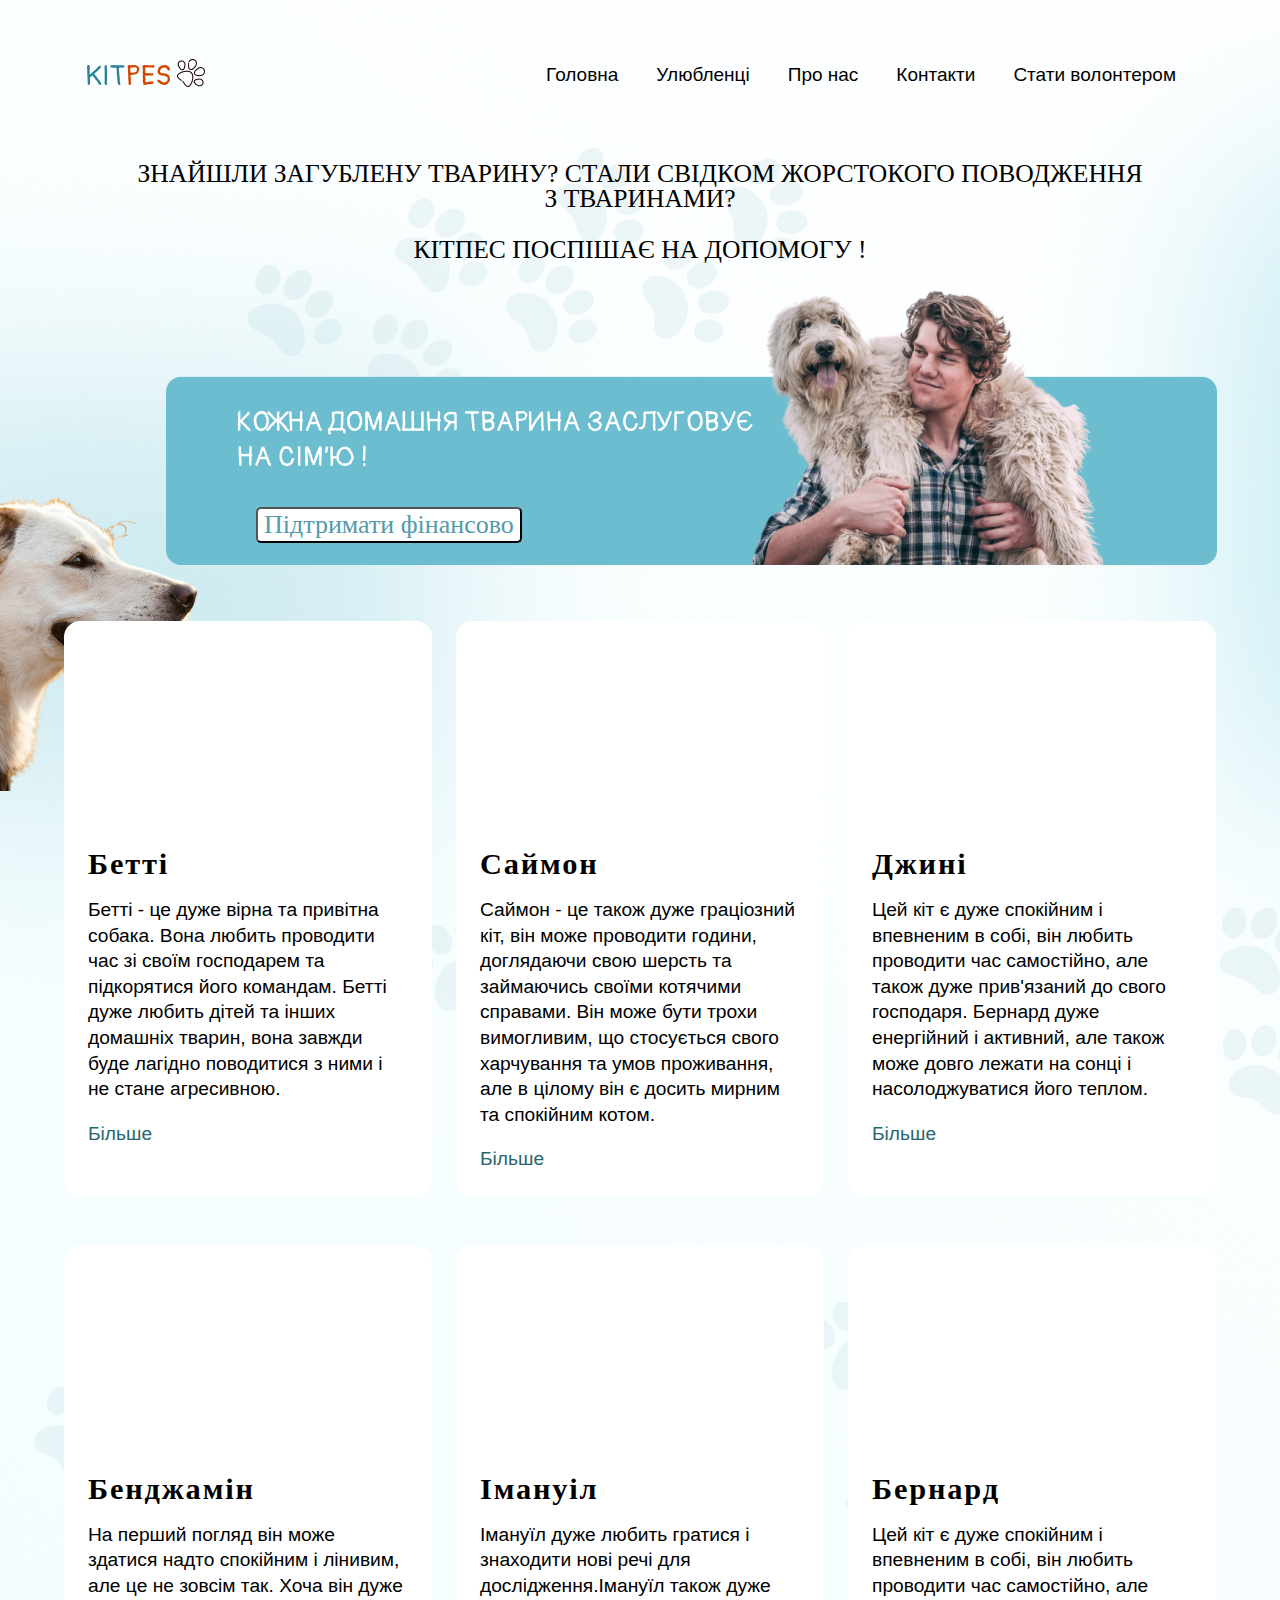
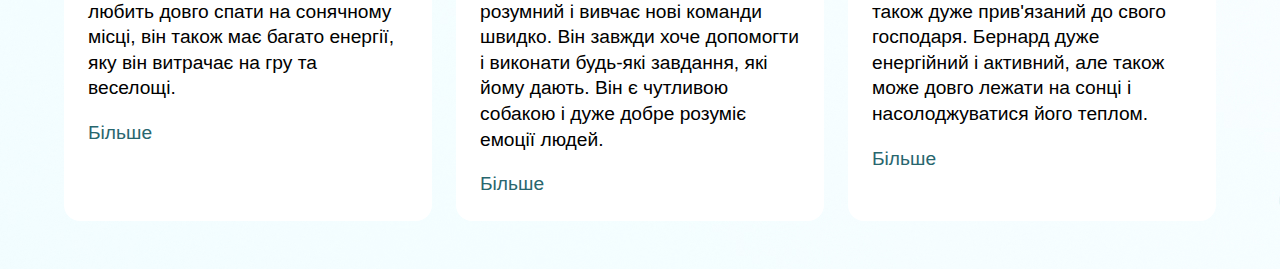
==== index.html @ 3f600d71 "Add files via upload" ====
<!DOCTYPE html>
<html lang="en">
  <head>
    <meta charset="UTF-8" />
    <meta http-equiv="X-UA-Compatible" content="IE=edge" />
    <meta name="viewport" content="width=device-width, initial-scale=1.0" />

    <!-- Web page CSS -->
    <link rel="stylesheet" href="assets/css/styles.css" />
    <link rel="stylesheet" type="text/css" href="style.css">
    <!-- Simple lightbox CSS -->
    <link rel="stylesheet" href="assets/css/simple-lightbox.min.css" />

    <!-- Favicons -->
    <link
      rel="apple-touch-icon"
      sizes="180x180"
      href="assets/icons/apple-touch-icon.png"
    />
    <link
      rel="icon"
      type="image/png"
      sizes="32x32"
      href="assets/icons/favicon-32x32.png"
    />
    <link
      rel="icon"
      type="image/png"
      sizes="16x16"
      href="assets/icons/favicon-16x16.png"
    />

    <title>Кітпес</title>
 
  </head>

  <body>

<header>
    <div class="container">
        <a href="#" id="logo" target="_blank"> <img src="assets/Logo.png"></img></a>
        <label for="toggle-1" class="toggle-menu"><i class="toggle-icon"></i></label>
        <input type="checkbox" id="toggle-1">
        <nav>
            <ul>
                <li><a href="#logo">Головна</a></li>
                <li><a href="#about">Улюбленці</a></li>
                <li><a href="#portfolio">Про нас</a></li>
                <li><a href="#services">Контакти</a></li>
                <li><a href="#gallery">Стати волонтером</a></li>
            </ul>
        </nav>
    </div>
</header>

<div class="text-center">
  <p>ЗНАЙШЛИ ЗАГУБЛЕНУ ТВАРИНУ? СТАЛИ СВІДКОМ  ЖОРСТОКОГО ПОВОДЖЕННЯ З ТВАРИНАМИ?</p>
  <p>КІТПЕС ПОСПІШАЄ НА ДОПОМОГУ !</p>

</div>

<div class="img-holder">
<img src="assets/Group 1.png" alt="Donate">
<button class="link">Підтримати фінансово</button>
</div>

<img class="donate-mobile" src="assets/Group 38.png" alt="Donate-mobile">

  <section class="articles">
  <article>
    <div class="article-wrapper">
      <figure>
        <img src="https://images.unsplash.com/photo-1544568100-847a948585b9?ixlib=rb-4.0.3&ixid=MnwxMjA3fDB8MHxwaG90by1wYWdlfHx8fGVufDB8fHx8&auto=format&fit=crop&w=1074&q=80" alt="" />
      </figure>
      <div class="article-body">
        <h2>Бетті</h2>
        <p>
          Бетті - це дуже вірна та привітна собака. Вона любить проводити час зі своїм господарем та підкорятися його командам. Бетті дуже любить дітей та інших домашніх тварин, вона завжди буде лагідно поводитися з ними і не стане агресивною.
        </p>
        <a href="#" class="read-more">
          Більше <span class="sr-only">about this is some title</span>
          <svg xmlns="http://www.w3.org/2000/svg" class="icon" viewBox="0 0 20 20" fill="currentColor">
            <path fill-rule="evenodd" d="M12.293 5.293a1 1 0 011.414 0l4 4a1 1 0 010 1.414l-4 4a1 1 0 01-1.414-1.414L14.586 11H3a1 1 0 110-2h11.586l-2.293-2.293a1 1 0 010-1.414z" clip-rule="evenodd" />
          </svg>
        </a>
      </div>
    </div>
  </article>
  <article>

    <div class="article-wrapper">
      <figure>
        <img src="https://images.unsplash.com/photo-1541781774459-bb2af2f05b55?ixlib=rb-4.0.3&ixid=MnwxMjA3fDB8MHxwaG90by1wYWdlfHx8fGVufDB8fHx8&auto=format&fit=crop&w=1160&q=80" alt="" />
      </figure>
      <div class="article-body">
        <h2>Саймон</h2>
        <p>
          Саймон - це також дуже граціозний кіт, він може проводити години, доглядаючи свою шерсть та займаючись своїми котячими справами. Він може бути трохи вимогливим, що стосується свого харчування та умов проживання, але в цілому він є досить мирним та спокійним котом.
        </p>
        <a href="#" class="read-more">
          Більше <span class="sr-only">about this is some title</span>
          <svg xmlns="http://www.w3.org/2000/svg" class="icon" viewBox="0 0 20 20" fill="currentColor">
            <path fill-rule="evenodd" d="M12.293 5.293a1 1 0 011.414 0l4 4a1 1 0 010 1.414l-4 4a1 1 0 01-1.414-1.414L14.586 11H3a1 1 0 110-2h11.586l-2.293-2.293a1 1 0 010-1.414z" clip-rule="evenodd" />
          </svg>
        </a>
      </div>
    </div>
  </article>
  <article>

    <div class="article-wrapper">
      <figure>
        <img src="https://images.unsplash.com/photo-1543852786-1cf6624b9987?ixlib=rb-4.0.3&ixid=MnwxMjA3fDB8MHxzZWFyY2h8MzN8fHBldHxlbnwwfHwwfHw%3D&auto=format&fit=crop&w=500&q=60" alt="" />
      </figure>
      <div class="article-body">
        <h2>Джині</h2>
        <p>
          Цей кіт є дуже спокійним і впевненим в собі, він любить проводити час самостійно, але також дуже прив'язаний до свого господаря. Бернард дуже енергійний і активний, але також може довго лежати на сонці і насолоджуватися його теплом.
        </p>
        <a href="#" class="read-more">
          Більше <span class="sr-only">about this is some title</span>
          <svg xmlns="http://www.w3.org/2000/svg" class="icon" viewBox="0 0 20 20" fill="currentColor">
            <path fill-rule="evenodd" d="M12.293 5.293a1 1 0 011.414 0l4 4a1 1 0 010 1.414l-4 4a1 1 0 01-1.414-1.414L14.586 11H3a1 1 0 110-2h11.586l-2.293-2.293a1 1 0 010-1.414z" clip-rule="evenodd" />
          </svg>
        </a>
      </div>
    </div>
  </article>
</section>

 <section class="articles">
  <article>
    <div class="article-wrapper">
      <figure>
        <img src="https://images.unsplash.com/photo-1514888286974-6c03e2ca1dba?ixlib=rb-4.0.3&ixid=MnwxMjA3fDB8MHxwaG90by1wYWdlfHx8fGVufDB8fHx8&auto=format&fit=crop&w=1143&q=80" alt="" />
      </figure>
      <div class="article-body">
        <h2>Бенджамін</h2>
        <p>
          На перший погляд він може здатися надто спокійним і лінивим, але це не зовсім так. Хоча він дуже любить довго спати на сонячному місці, він також має багато енергії, яку він витрачає на гру та веселощі.
        </p>
        <a href="#" class="read-more">
          Більше <span class="sr-only">about this is some title</span>
          <svg xmlns="http://www.w3.org/2000/svg" class="icon" viewBox="0 0 20 20" fill="currentColor">
            <path fill-rule="evenodd" d="M12.293 5.293a1 1 0 011.414 0l4 4a1 1 0 010 1.414l-4 4a1 1 0 01-1.414-1.414L14.586 11H3a1 1 0 110-2h11.586l-2.293-2.293a1 1 0 010-1.414z" clip-rule="evenodd" />
          </svg>
        </a>
      </div>
    </div>
  </article>
  <article>

    <div class="article-wrapper">
      <figure>
        <img src="https://images.unsplash.com/photo-1587300003388-59208cc962cb?ixlib=rb-4.0.3&ixid=MnwxMjA3fDB8MHxzZWFyY2h8Nnx8ZG9nfGVufDB8fDB8fA%3D%3D&auto=format&fit=crop&w=500&q=60" alt="" />
      </figure>
      <div class="article-body">
        <h2>Імануіл</h2>
        <p>
          Імануїл дуже любить гратися і знаходити нові речі для дослідження.Імануїл також дуже розумний і вивчає нові команди швидко. Він завжди хоче допомогти і виконати будь-які завдання, які йому дають. Він є чутливою собакою і дуже добре розуміє емоції людей.
        </p>
        <a href="#" class="read-more">
          Більше <span class="sr-only">about this is some title</span>
          <svg xmlns="http://www.w3.org/2000/svg" class="icon" viewBox="0 0 20 20" fill="currentColor">
            <path fill-rule="evenodd" d="M12.293 5.293a1 1 0 011.414 0l4 4a1 1 0 010 1.414l-4 4a1 1 0 01-1.414-1.414L14.586 11H3a1 1 0 110-2h11.586l-2.293-2.293a1 1 0 010-1.414z" clip-rule="evenodd" />
          </svg>
        </a>
      </div>
    </div>
  </article>
  <article>

    <div class="article-wrapper">
      <figure>
        <img src="https://images.unsplash.com/photo-1519052537078-e6302a4968d4?ixlib=rb-4.0.3&ixid=MnwxMjA3fDB8MHxzZWFyY2h8MTR8fGNhdHxlbnwwfHwwfHw%3D&auto=format&fit=crop&w=500&q=60" alt="" />
      </figure>
      <div class="article-body">
        <h2>Бернард</h2>
        <p>
          Цей кіт є дуже спокійним і впевненим в собі, він любить проводити час самостійно, але також дуже прив'язаний до свого господаря. Бернард дуже енергійний і активний, але також може довго лежати на сонці і насолоджуватися його теплом.
        </p>
        <a href="#" class="read-more">
          Більше <span class="sr-only">about this is some title</span>
          <svg xmlns="http://www.w3.org/2000/svg" class="icon" viewBox="0 0 20 20" fill="currentColor">
            <path fill-rule="evenodd" d="M12.293 5.293a1 1 0 011.414 0l4 4a1 1 0 010 1.414l-4 4a1 1 0 01-1.414-1.414L14.586 11H3a1 1 0 110-2h11.586l-2.293-2.293a1 1 0 010-1.414z" clip-rule="evenodd" />
          </svg>
        </a>
      </div>
    </div>
  </article>
</section>



  </body>
</html>
---- style.css ----
body {
  background-image: url("assets/desctop_view.jpg");
background-repeat: no-repeat, repeat;
background-color: #cccccc;
   margin: 0;
  padding: 48px 0;
  font-family: "Figtree", sans-serif;
  font-size: 1.2rem;
  line-height: 1.6rem;
  
  min-height: 100vh; 
}

header{width:100%;display:table;background-color: transparent;margin-bottom:50px}
.container{width:100%;padding-right:15px;padding-left:15px;margin-right:auto;margin-left:auto}
.toggle-icon{background-image: url("assets/item.png");
  width:32.48px;
    height:24.93px;position:absolute;}
@media (min-width: 1200px) {
.container{max-width:1140px}
}
#logo{float:left;font-size:25px;text-transform:uppercase;color:#fffab2;font-weight:600;text-decoration:none;padding:11px 0}
nav{width:auto;float:right;margin-top:7px}
nav ul{display:table;float:right;margin:0;padding:0}
nav ul li{float:left;list-style-type:none}
nav ul li:last-child{padding-right:0}
nav ul li a{color:black;font-size:19px;padding:7px 19px;display:inline-block;text-decoration:none}
nav ul li a:hover{background-color:#143a06;color:#fff9c8;text-decoration:underline}
input[type=checkbox],label{display:none}

@media only screen and (max-width: 980px) {
header{padding:20px 0}
#logo{padding:0}
input[type=checkbox]{position:absolute;top:-9999px;left:-9999px;background:none}
input[type=checkbox]:fous{background:none}
label{float:right;display:inline-block;cursor:pointer;margin-right:65px}
input[type=checkbox]:checked ~ nav{display:block}
nav{display:none;position:absolute;right:0;top:50px;background-color:#002e5b;padding:0;z-index:99}
nav ul{width:auto}
nav ul li{float:none;padding:0;width:100%;display:table}
nav ul li a{color:#FFF;font-size:15px;padding:10px 20px;display:block;border-bottom:1px solid rgba(225,225,225,0.1)}
}
@media only screen and (max-width: 360px) {
label{padding:5px 0}
#logo{font-size:20px}
nav{top:47px}
}

article {
  --img-scale: 1.001;
  --title-color: black;
  --link-icon-translate: -20px;
  --link-icon-opacity: 0;
  position: relative;
  border-radius: 16px;
  box-shadow: none;
  background: #fff;
  transform-origin: center;
  transition: all 0.4s ease-in-out;
  overflow: hidden;
}

article a::after {
  position: absolute;
  inset-block: 0;
  inset-inline: 0;
  cursor: pointer;
  content: "";
}

/* basic article elements styling */
article h2 {
  margin: 0 0 18px 0;
  font-family: "Bebas Neue", cursive;
  font-size: 1.9rem;
  letter-spacing: 0.06em;
  color: var(--title-color);
  transition: color 0.3s ease-out;
}

figure {
  margin: 0;
  padding: 0;
  aspect-ratio: 16 / 9;
  overflow: hidden;
}

article img {
  max-width: 100%;
  transform-origin: center;
  transform: scale(var(--img-scale));
  transition: transform 0.4s ease-in-out;
}

.article-body {
  padding: 24px;
}

article a {
  display: inline-flex;
  align-items: center;
  text-decoration: none;
  color: #28666e;
}

article a:focus {
  outline: 1px dotted #28666e;
}

article a .icon {
  min-width: 24px;
  width: 24px;
  height: 24px;
  margin-left: 5px;
  transform: translateX(var(--link-icon-translate));
  opacity: var(--link-icon-opacity);
  transition: all 0.3s;
}

/* using the has() relational pseudo selector to update our custom properties */
article:has(:hover, :focus) {
  --img-scale: 1.1;
  --title-color: #28666e;
  --link-icon-translate: 0;
  --link-icon-opacity: 1;
  box-shadow: rgba(0, 0, 0, 0.16) 0px 10px 36px 0px, rgba(0, 0, 0, 0.06) 0px 0px 0px 1px;
}


/************************ 
Generic layout (demo looks)
**************************/

*,
*::before,
*::after {
  box-sizing: border-box;
}


.articles {
  padding-top: 50px;
  display: grid;
  max-width: 1200px;
  margin-inline: auto;
  padding-inline: 24px;
  grid-template-columns: repeat(auto-fill, minmax(320px, 1fr));
  gap: 24px;
}

@media screen and (max-width: 960px) {
  article {
    container: card/inline-size;
  }
  .article-body p {
    display: none;
  }
}

@container card (min-width: 380px) {
  .article-wrapper {
    display: grid;
    grid-template-columns: 100px 1fr;
    gap: 16px;
  }

  .article-body {
    padding-left: 0;
  }
  figure {
    width: 100%;
    height: 100%;
    overflow: hidden;
  }
  figure img {
    height: 100%;
    aspect-ratio: 1;
    object-fit: cover;
  }
}

.sr-only:not(:focus):not(:active) {
  clip: rect(0 0 0 0); 
  clip-path: inset(50%);
  height: 1px;
  overflow: hidden;
  position: absolute;
  white-space: nowrap; 
  width: 1px;
}

.text-center {
  text-align: center;
  padding-left: 10%;
  padding-right: 10%;
}

.text-center p{
   font-family: Pangolin;
  font-size: 1.6rem;
}

@media (max-width: 768px) {
  .text-center {
    text-align: left;

  }
}

.img-holder {position: relative; 
padding-left: 13%;
padding-right: 13%}

.img-holder .link {
    position: absolute;
    bottom: 10%; /*your button position*/
    left: 20%; /*your button position*/
    font-size: 26px;
    font-family: Pangolin;
    border-radius: 5px;
    color: #539AAA;
    background-color: white;

}

.donate-mobile{
  display: none;
}

@media (max-width: 768px) {
 .img-holder{
  display: none;
 }
 .donate-mobile{
  display: inline-flex;
  padding-left: 17%;
  
 }
}
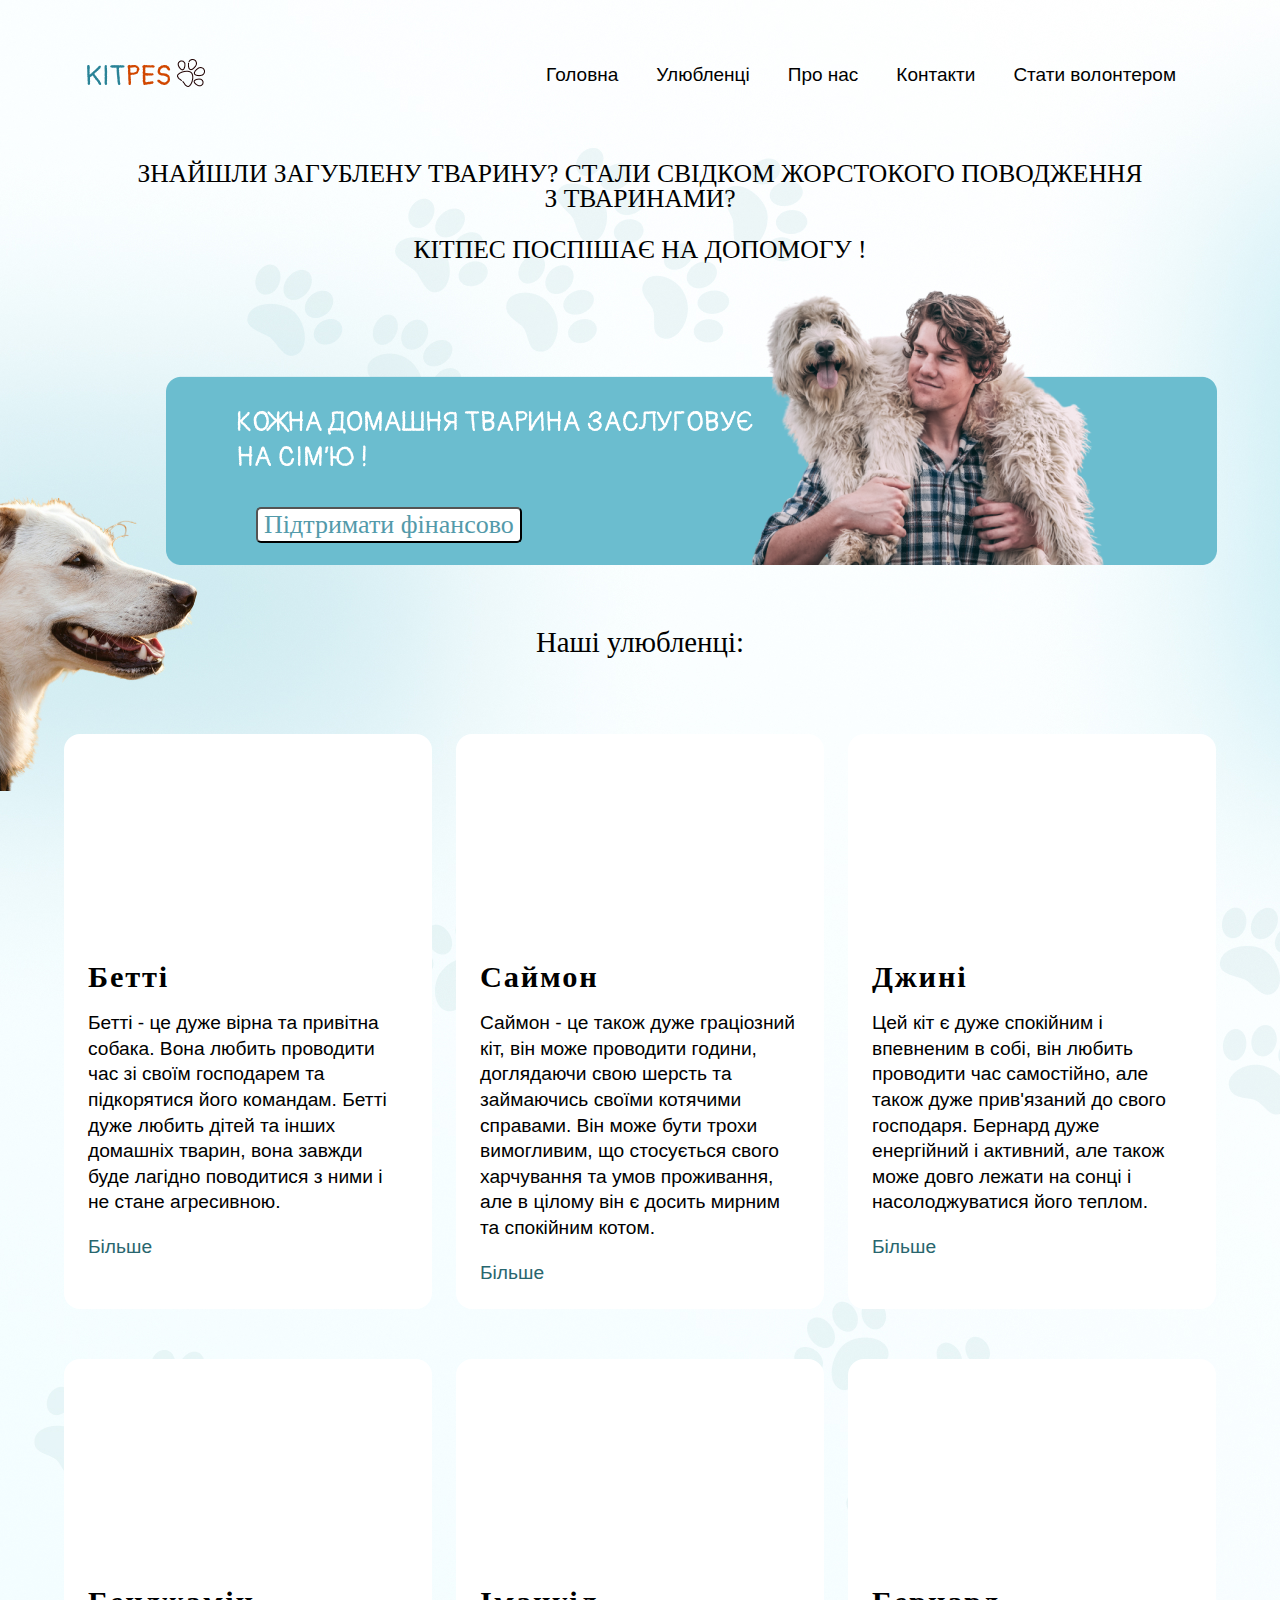
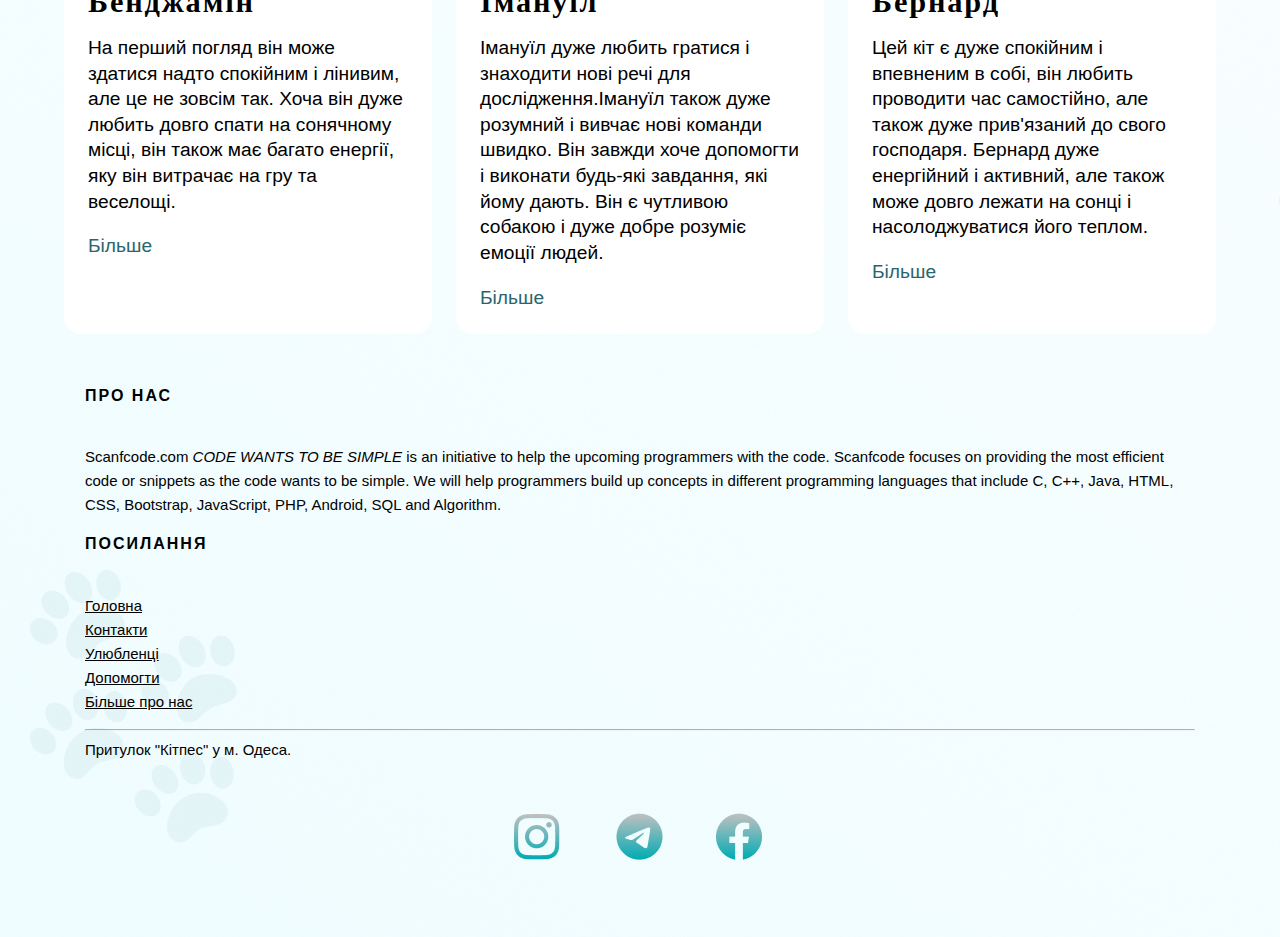
==== commit 3d077e76: "Add files via upload" ====
--- a/index.html
+++ b/index.html
@@ -66,6 +66,11 @@
 
 <img class="donate-mobile" src="assets/Group 38.png" alt="Donate-mobile">
 
+
+<div class="text-center2">
+  <p>Наші улюбленці:</p>
+</div>
+
   <section class="articles">
   <article>
     <div class="article-wrapper">
@@ -190,6 +195,38 @@
   </article>
 </section>
 
+<!-- Site footer -->
+    <footer class="site-footer">
+      <div class="container">
+        <div class="row">
+          <div class="col-sm-12 col-md-6">
+            <h6>Про нас</h6>
+            <p class="text-justify">Scanfcode.com <i>CODE WANTS TO BE SIMPLE </i> is an initiative  to help the upcoming programmers with the code. Scanfcode focuses on providing the most efficient code or snippets as the code wants to be simple. We will help programmers build up concepts in different programming languages that include C, C++, Java, HTML, CSS, Bootstrap, JavaScript, PHP, Android, SQL and Algorithm.</p>
+          </div>
+
+          <div class="col-xs-6 col-md-3">
+            <h6>Посилання</h6>
+            <ul class="footer-links">
+              <li><a href="http://scanfcode.com/about/">Головна</a></li>
+              <li><a href="http://scanfcode.com/contact/">Контакти</a></li>
+              <li><a href="http://scanfcode.com/contribute-at-scanfcode/">Улюбленці</a></li>
+              <li><a href="http://scanfcode.com/privacy-policy/">Допомогти</a></li>
+              <li><a href="http://scanfcode.com/sitemap/">Більше про нас</a></li>
+            </ul>
+          </div>
+        </div>
+        <hr>
+      </div>
+      <div class="container">
+        <div class="row">
+          <div class="col-md-8 col-sm-6 col-xs-12">
+            <p class="copyright-text"> Притулок "Кітпес" у м. Одеса.
+            </p>
+          </div>
+        </div>
+      </div>
+      <img class="footer-img" src="assets/footer.png"></img>
+</footer>
 
 
   </body>
--- a/style.css
+++ b/style.css
@@ -3,7 +3,7 @@
 body {
   background-image: url("assets/desctop_view.jpg");
 background-repeat: no-repeat, repeat;
-background-color: #cccccc;
+background-color: #F2FCFF;
    margin: 0;
   padding: 48px 0;
   font-family: "Figtree", sans-serif;
@@ -209,6 +209,25 @@
   }
 }
 
+.text-center2 {
+  text-align: center;
+  padding-left: 10%;
+  padding-right: 10%;
+  padding-top: 30px;
+}
+
+.text-center2 p{
+   font-family: Pangolin;
+  font-size: 1.8rem;
+}
+
+@media (max-width: 768px) {
+  .text-center2 {
+    text-align: left;
+
+  }
+}
+
 .img-holder {position: relative; 
 padding-left: 13%;
 padding-right: 13%}
@@ -238,4 +257,189 @@
   padding-left: 17%;
   
  }
+}
+
+
+.site-footer
+{
+  background-color:transparent;
+  padding:45px 0 20px;
+  font-size:15px;
+  line-height:24px;
+  color:#737373;
+}
+.site-footer hr
+{
+  border-top-color:#bbb;
+  opacity:0.5
+}
+.site-footer hr.small
+{
+  margin:20px 0
+}
+.site-footer h6
+{
+  color:black;
+  font-size:16px;
+  text-transform:uppercase;
+  margin-top:5px;
+  letter-spacing:2px
+}
+.site-footer a
+{
+  color:black;
+
+
+}
+.site-footer p
+{
+  color:black;
+
+}
+
+.site-footer a:hover
+{
+  color:black;
+  text-decoration:none;
+}
+.footer-links
+{
+  padding-left:0;
+  list-style:none
+}
+.footer-links li
+{
+  display:block
+}
+.footer-links a
+{
+  color:black
+}
+.footer-links a:active,.footer-links a:focus,.footer-links a:hover
+{
+  color:black;
+  text-decoration:none;
+}
+.footer-links.inline li
+{
+  display:inline-block
+}
+.site-footer .social-icons
+{
+  text-align:right
+}
+.site-footer .social-icons a
+{
+  width:40px;
+  height:40px;
+  line-height:40px;
+  margin-left:6px;
+  margin-right:0;
+  border-radius:100%;
+  background-color:#33353d
+}
+.copyright-text
+{
+  margin:0
+}
+@media (max-width:991px)
+{
+  .site-footer [class^=col-]
+  {
+    margin-bottom:30px
+  }
+}
+@media (max-width:767px)
+{
+  .site-footer
+  {
+    padding-bottom:0
+  }
+  .site-footer .copyright-text,.site-footer .social-icons
+  {
+    text-align:center
+  }
+}
+.social-icons
+{
+  padding-left:0;
+  margin-bottom:0;
+  list-style:none
+}
+.social-icons li
+{
+  display:inline-block;
+  margin-bottom:4px
+}
+.social-icons li.title
+{
+  margin-right:15px;
+  text-transform:uppercase;
+  color:black;
+  font-weight:700;
+  font-size:13px
+}
+.social-icons a{
+  background-color:#eceeef;
+  color:black;
+  font-size:16px;
+  display:inline-block;
+  line-height:44px;
+  width:44px;
+  height:44px;
+  text-align:center;
+  margin-right:8px;
+  border-radius:100%;
+  -webkit-transition:all .2s linear;
+  -o-transition:all .2s linear;
+  transition:all .2s linear
+}
+.social-icons a:active,.social-icons a:focus,.social-icons a:hover
+{
+  color:black;
+  background-color:#29aafe
+}
+.social-icons.size-sm a
+{
+  line-height:34px;
+  height:34px;
+  width:34px;
+  font-size:14px
+}
+.social-icons a.facebook:hover
+{
+  background-image:url("https://images.app.goo.gl/m5rBBCDQV1dP5Gro9")
+}
+.social-icons a.twitter:hover
+{
+  background-color:#00aced
+}
+.social-icons a.linkedin:hover
+{
+  background-color:#007bb6
+}
+.social-icons a.dribbble:hover
+{
+  background-color:#ea4c89
+}
+@media (max-width:767px)
+{
+  .social-icons li.title
+  {
+    display:block;
+    margin-right:0;
+    font-weight:600
+  }
+}
+
+.footer-img{
+  padding-top: 50px;
+  padding-left: 40%;
+}
+
+@media (max-width:767px)
+{
+.footer-img{
+  padding-left: 20%;
+}
 }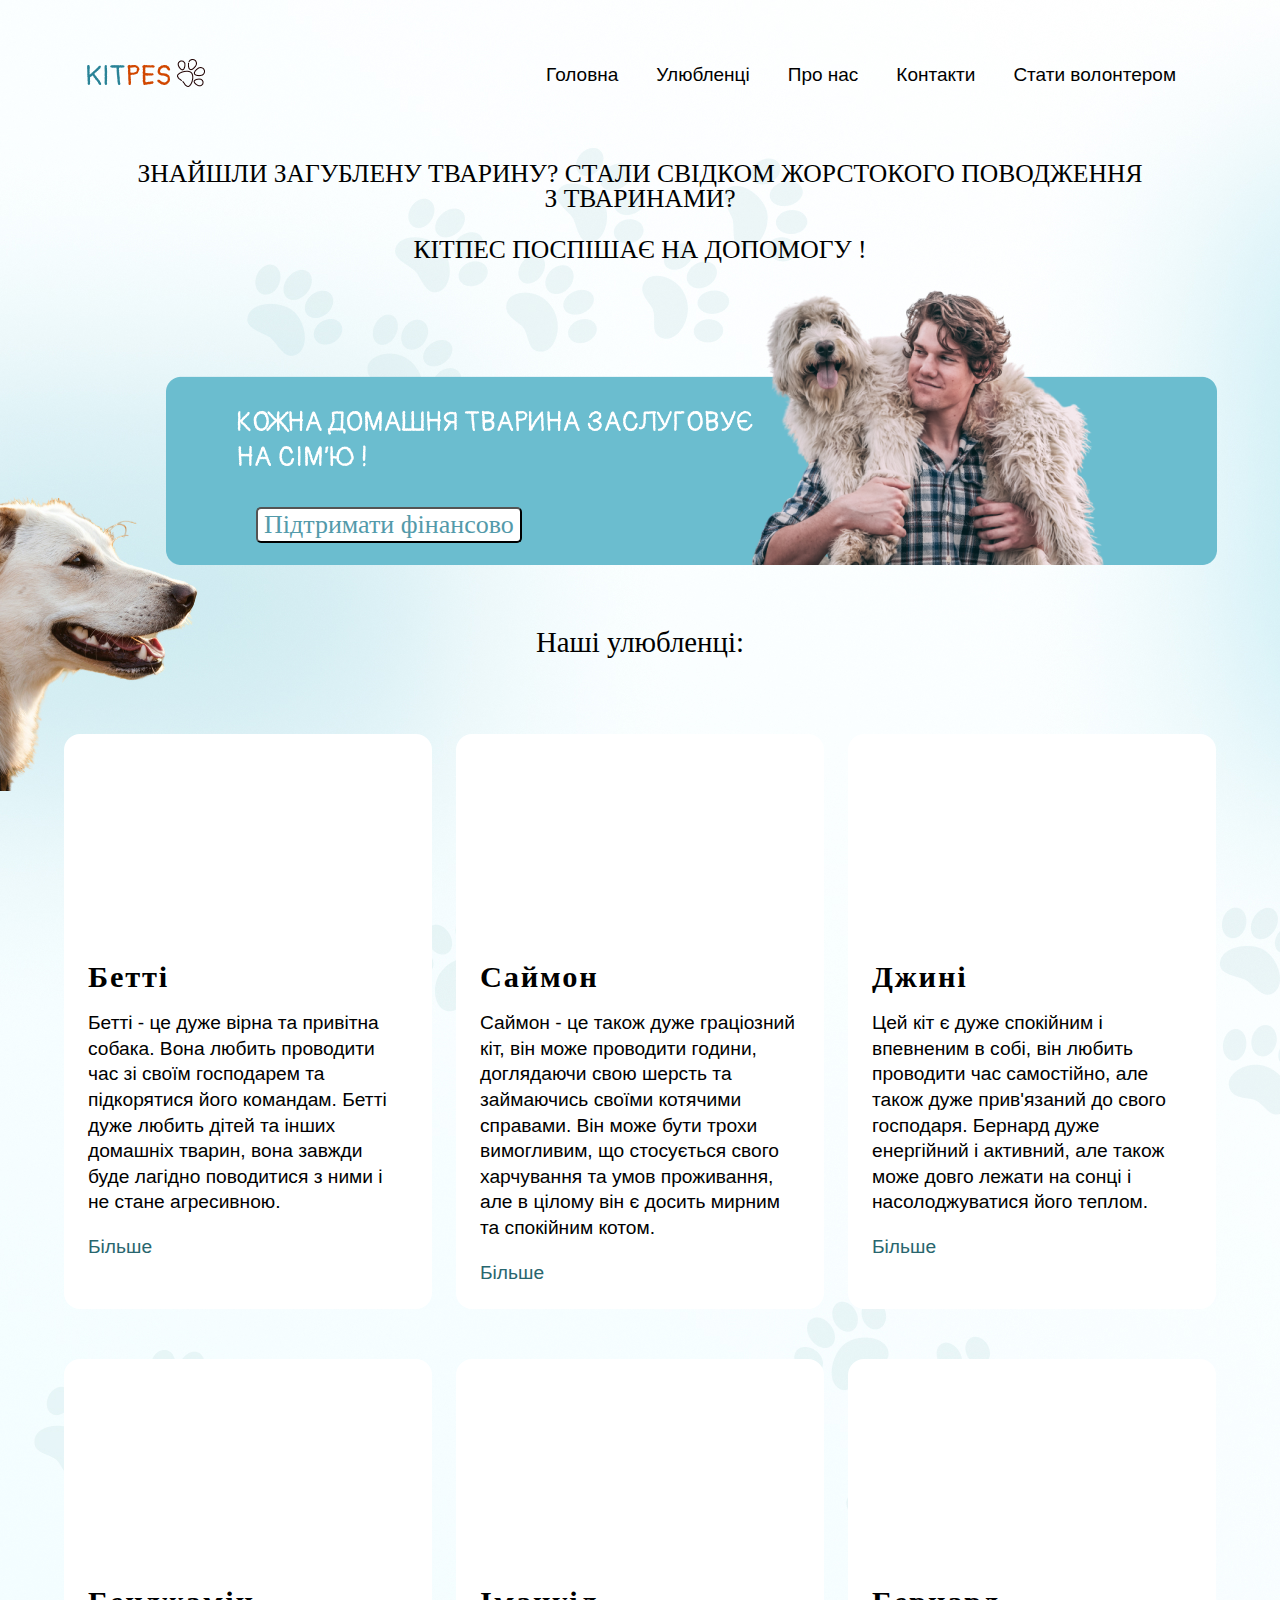
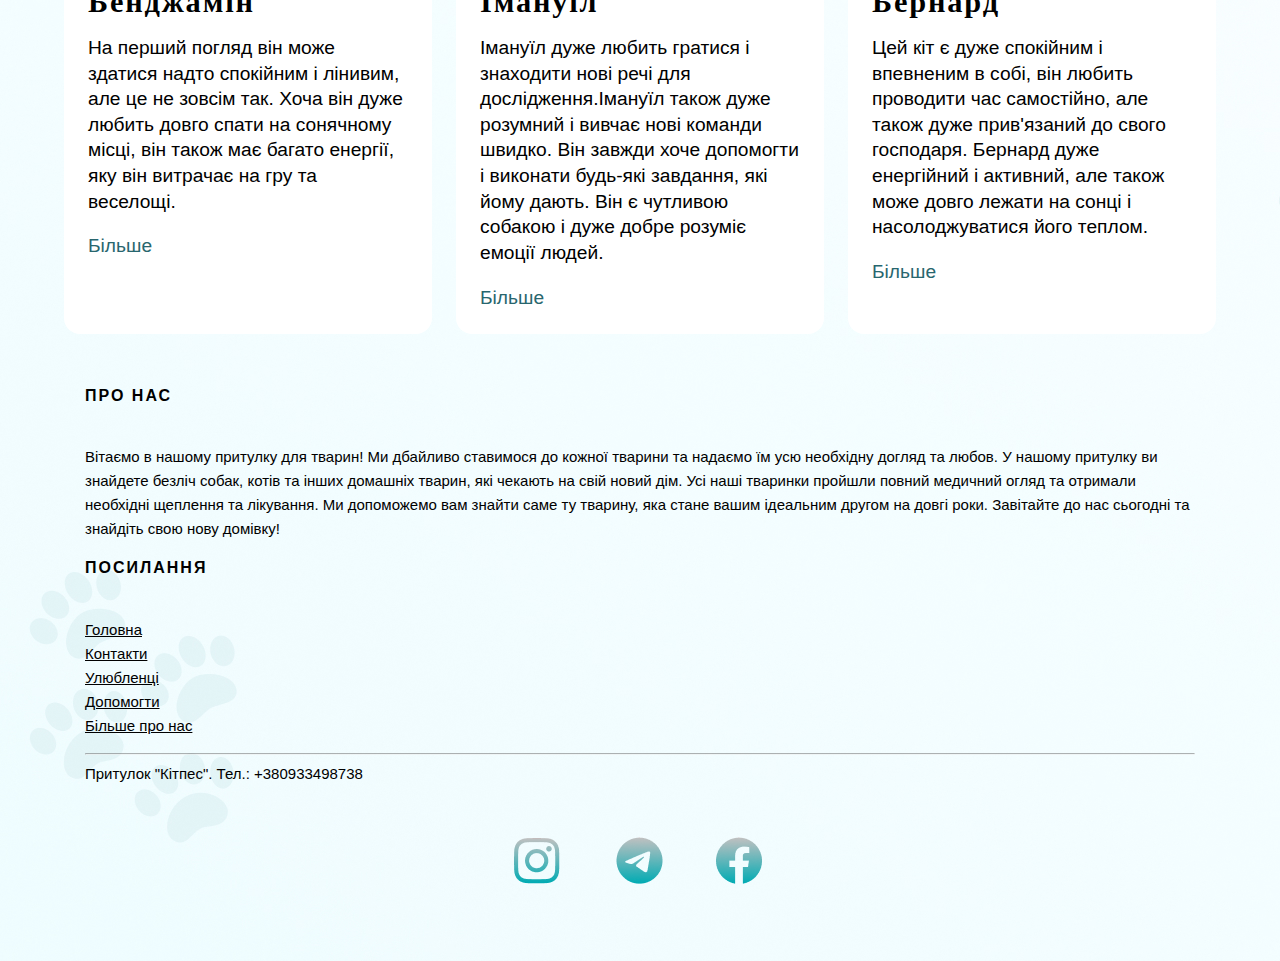
==== commit 539ec2d6: "Update index.html" ====
--- a/index.html
+++ b/index.html
@@ -201,7 +201,7 @@
         <div class="row">
           <div class="col-sm-12 col-md-6">
             <h6>Про нас</h6>
-            <p class="text-justify">Scanfcode.com <i>CODE WANTS TO BE SIMPLE </i> is an initiative  to help the upcoming programmers with the code. Scanfcode focuses on providing the most efficient code or snippets as the code wants to be simple. We will help programmers build up concepts in different programming languages that include C, C++, Java, HTML, CSS, Bootstrap, JavaScript, PHP, Android, SQL and Algorithm.</p>
+            <p class="text-justify">Вітаємо в нашому притулку для тварин! Ми дбайливо ставимося до кожної тварини та надаємо їм усю необхідну догляд та любов. У нашому притулку ви знайдете безліч собак, котів та інших домашніх тварин, які чекають на свій новий дім. Усі наші тваринки пройшли повний медичний огляд та отримали необхідні щеплення та лікування. Ми допоможемо вам знайти саме ту тварину, яка стане вашим ідеальним другом на довгі роки. Завітайте до нас сьогодні та знайдіть свою нову домівку!</p>
           </div>
 
           <div class="col-xs-6 col-md-3">
@@ -220,7 +220,7 @@
       <div class="container">
         <div class="row">
           <div class="col-md-8 col-sm-6 col-xs-12">
-            <p class="copyright-text"> Притулок "Кітпес" у м. Одеса.
+            <p class="copyright-text"> Притулок "Кітпес". Тел.: +380933498738
             </p>
           </div>
         </div>
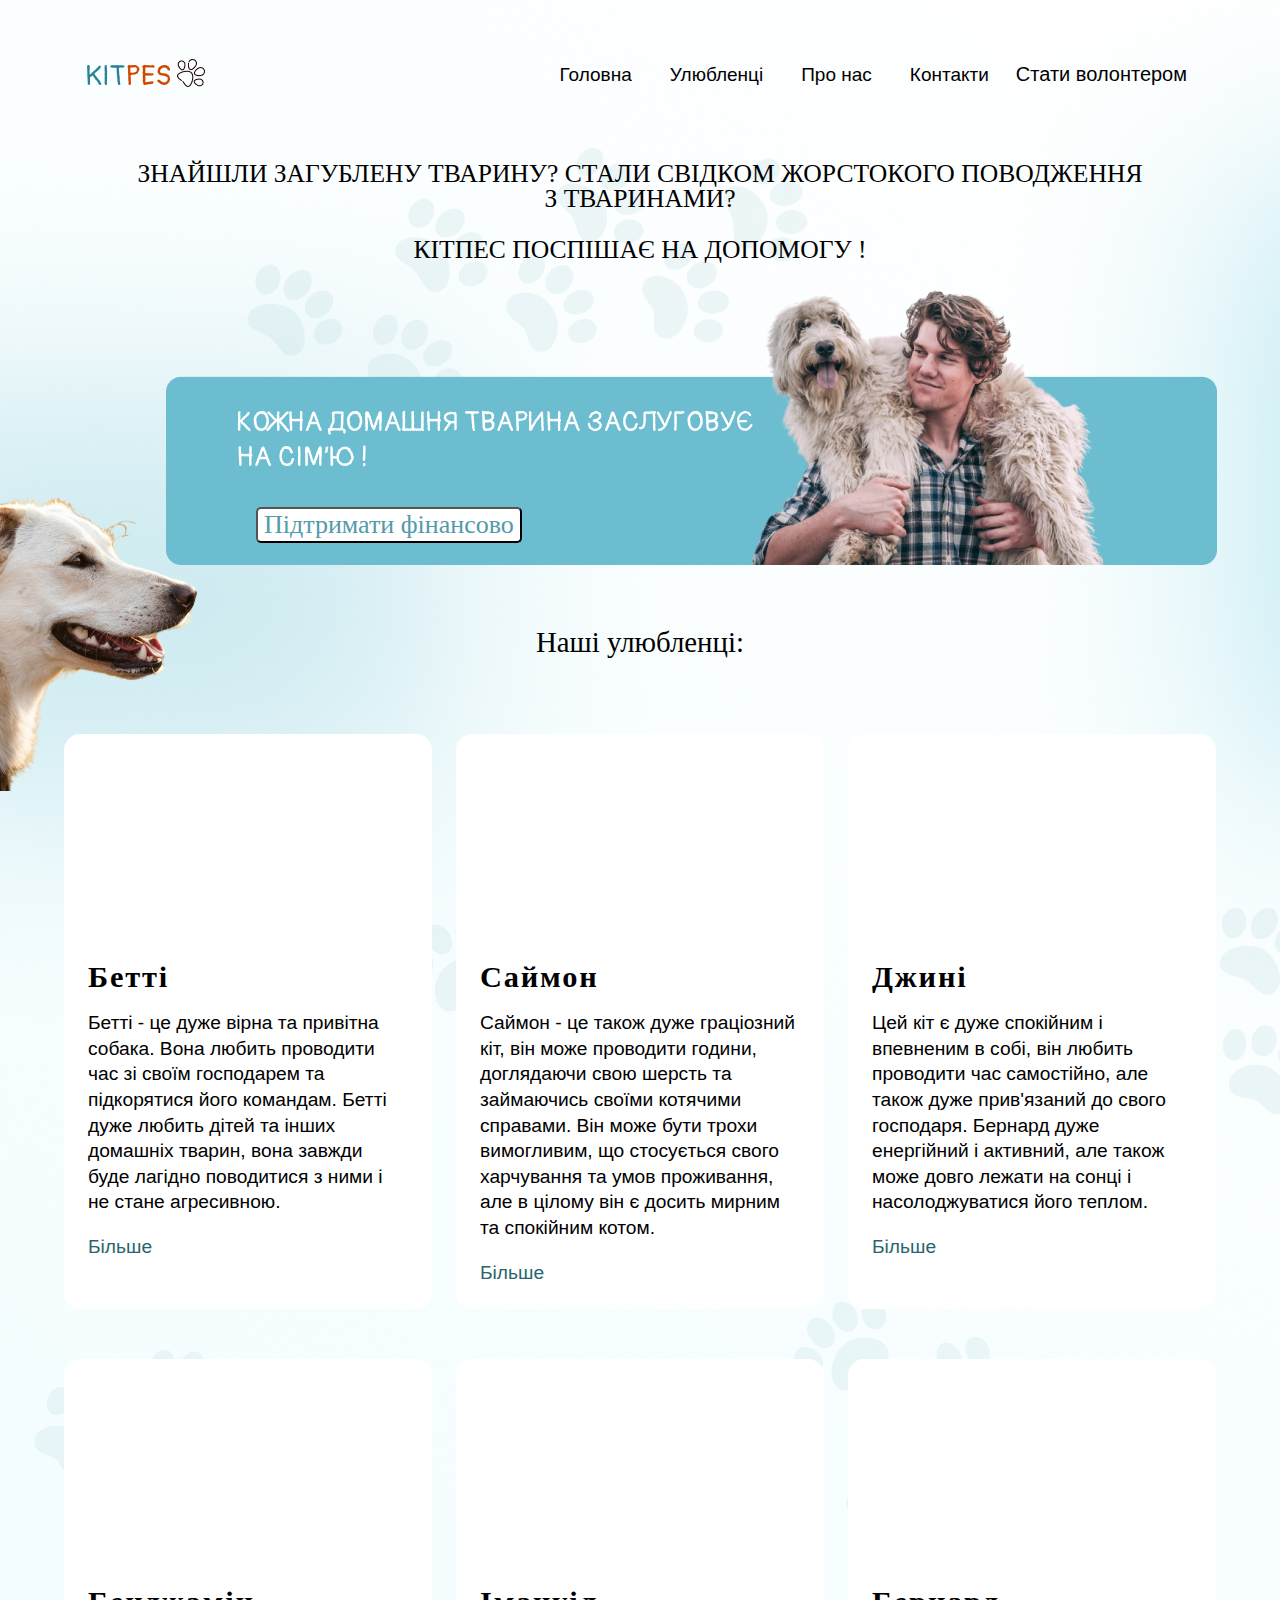
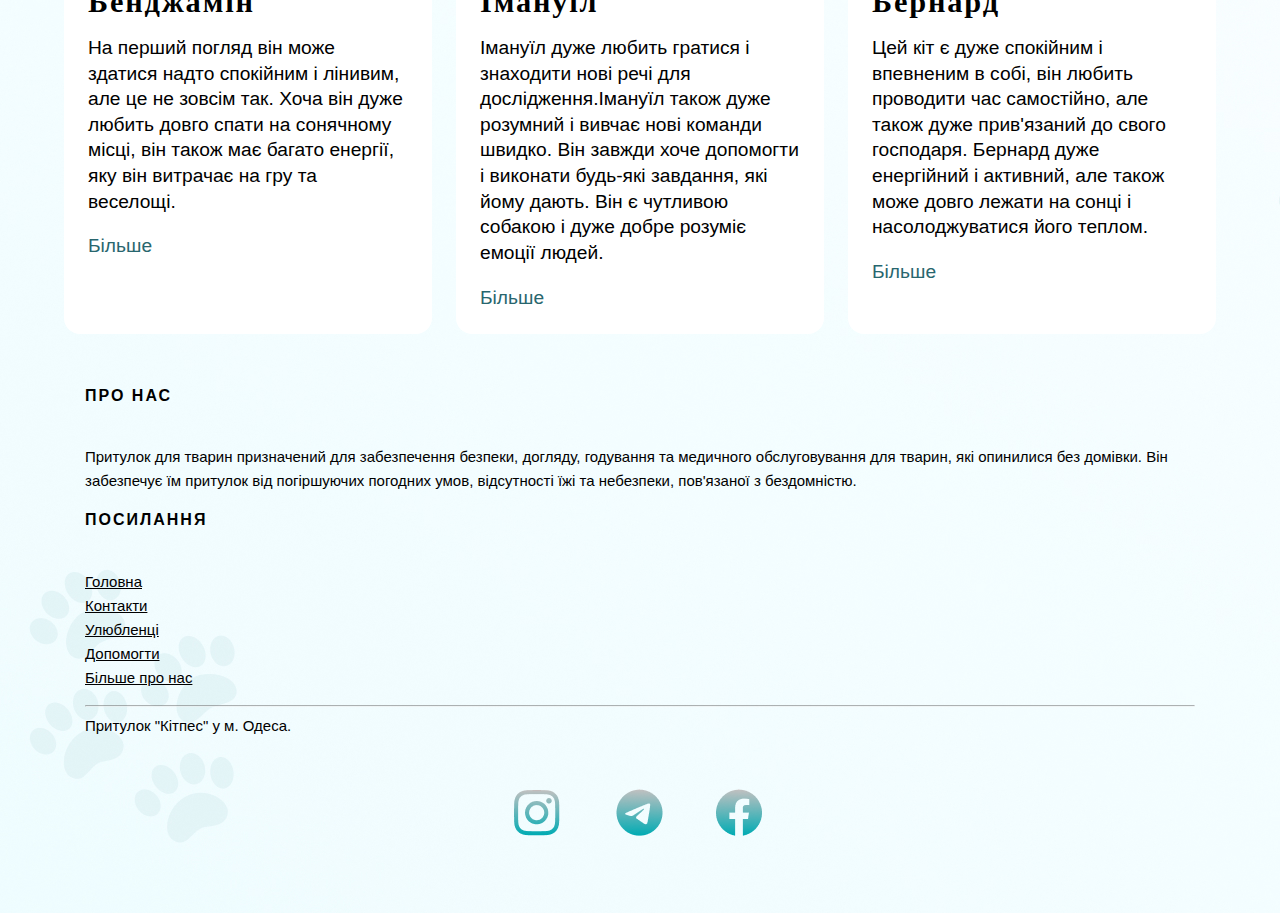
==== commit 4a150067: "Add files via upload" ====
--- a/index.html
+++ b/index.html
@@ -11,25 +11,7 @@
     <!-- Simple lightbox CSS -->
     <link rel="stylesheet" href="assets/css/simple-lightbox.min.css" />
 
-    <!-- Favicons -->
-    <link
-      rel="apple-touch-icon"
-      sizes="180x180"
-      href="assets/icons/apple-touch-icon.png"
-    />
-    <link
-      rel="icon"
-      type="image/png"
-      sizes="32x32"
-      href="assets/icons/favicon-32x32.png"
-    />
-    <link
-      rel="icon"
-      type="image/png"
-      sizes="16x16"
-      href="assets/icons/favicon-16x16.png"
-    />
-
+  
     <title>Кітпес</title>
  
   </head>
@@ -45,9 +27,16 @@
             <ul>
                 <li><a href="#logo">Головна</a></li>
                 <li><a href="#about">Улюбленці</a></li>
-                <li><a href="#portfolio">Про нас</a></li>
+                <li><a href="/home/serhii/web_labs/weblabs/about.html">Про нас</a></li>
                 <li><a href="#services">Контакти</a></li>
-                <li><a href="#gallery">Стати волонтером</a></li>
+                <div class="dropdown">
+                 <button class="dropbtn">Стати волонтером</button>
+                  <div class="dropdown-content">
+              <a href="/home/serhii/web_labs/weblabs/financial.html">Підтримати фінансово</a>
+          <a href="/home/serhii/web_labs/weblabs/support.html">Запропонувати резюме</a>
+           <a href="#">Знайти домівку</a>
+          </div>
+          </div>
             </ul>
         </nav>
     </div>
@@ -195,13 +184,12 @@
   </article>
 </section>
 
-<!-- Site footer -->
     <footer class="site-footer">
       <div class="container">
         <div class="row">
           <div class="col-sm-12 col-md-6">
             <h6>Про нас</h6>
-            <p class="text-justify">Вітаємо в нашому притулку для тварин! Ми дбайливо ставимося до кожної тварини та надаємо їм усю необхідну догляд та любов. У нашому притулку ви знайдете безліч собак, котів та інших домашніх тварин, які чекають на свій новий дім. Усі наші тваринки пройшли повний медичний огляд та отримали необхідні щеплення та лікування. Ми допоможемо вам знайти саме ту тварину, яка стане вашим ідеальним другом на довгі роки. Завітайте до нас сьогодні та знайдіть свою нову домівку!</p>
+            <p class="text-justify">Притулок для тварин призначений для забезпечення безпеки, догляду, годування та медичного обслуговування для тварин, які опинилися без домівки. Він забезпечує їм притулок від погіршуючих погодних умов, відсутності їжі та небезпеки, пов'язаної з бездомністю.</p>
           </div>
 
           <div class="col-xs-6 col-md-3">
@@ -220,7 +208,7 @@
       <div class="container">
         <div class="row">
           <div class="col-md-8 col-sm-6 col-xs-12">
-            <p class="copyright-text"> Притулок "Кітпес". Тел.: +380933498738
+            <p class="copyright-text"> Притулок "Кітпес" у м. Одеса.
             </p>
           </div>
         </div>
--- a/style.css
+++ b/style.css
@@ -47,6 +47,7 @@
 #logo{font-size:20px}
 nav{top:47px}
 }
+
 
 article {
   --img-scale: 1.001;
@@ -70,7 +71,6 @@
   content: "";
 }
 
-/* basic article elements styling */
 article h2 {
   margin: 0 0 18px 0;
   font-family: "Bebas Neue", cursive;
@@ -119,7 +119,6 @@
   transition: all 0.3s;
 }
 
-/* using the has() relational pseudo selector to update our custom properties */
 article:has(:hover, :focus) {
   --img-scale: 1.1;
   --title-color: #28666e;
@@ -129,9 +128,6 @@
 }
 
 
-/************************ 
-Generic layout (demo looks)
-**************************/
 
 *,
 *::before,
@@ -234,8 +230,8 @@
 
 .img-holder .link {
     position: absolute;
-    bottom: 10%; /*your button position*/
-    left: 20%; /*your button position*/
+    bottom: 10%; 
+    left: 20%; 
     font-size: 26px;
     font-family: Pangolin;
     border-radius: 5px;
@@ -442,4 +438,203 @@
 .footer-img{
   padding-left: 20%;
 }
-}+}
+
+
+
+.dropbtn {
+  background-color: transparent;
+  color: black;
+  padding: 8px;
+  font-size: 20px;
+  border: none;
+  cursor: pointer;
+}
+
+
+.dropdown {
+  position: relative;
+  display: inline-block;
+}
+
+.dropdown-content {
+  display: none;
+  position: absolute;
+  background-color: #f9f9f9;
+  min-width: 160px;
+  box-shadow: 0px 8px 16px 0px rgba(0,0,0,0.2);
+  z-index: 1;
+}
+
+.dropdown-content a {
+  color: black;
+  padding: 12px 16px;
+  text-decoration: none;
+  display: block;
+}
+
+
+.dropdown-content a:hover {background-color: #f1f1f1}
+
+
+.dropdown:hover .dropdown-content {
+  display: block;
+}
+
+
+.dropdown:hover .dropbtn {
+  background-color: #3e8e41;
+}
+
+
+@media (max-width:767px)
+{
+  .dropbtn{
+    color:white;
+    padding:15px;
+    font-size: 15px;
+  }
+}
+
+
+
+
+.videoWrapper {
+  position: relative;
+  padding-bottom: 56.25%; /* 16:9 */
+  height: 0;
+}
+.videoWrapper iframe {
+  position: absolute;
+  top: 0;
+  left: 0;
+  width: 100%;
+  height: 100%;
+}
+
+.col {
+  display: flex; 
+  align-items: center;
+  justify-content: center;
+    padding-top: 70px; 
+  background: white;
+    padding-bottom: 70px;
+}
+
+.form-group {
+  margin-bottom: 1rem; 
+  
+}
+
+.custom-select.style-form,
+.form-control.style-form {
+  width: 100%; 
+  padding: 0.5rem; 
+  font-size: 16px; 
+  border: none; 
+  border-bottom: 1px solid #ccc;
+  background-color: #f8f9fa; 
+  transition: border-color 0.2s ease-in-out; 
+}
+
+.custom-select.style-form:focus,
+.form-control.style-form:focus {
+  outline: none; 
+  border-color: #28a745;
+}
+
+.btn.btn-flora1 {
+  transition: all ease 2s;
+  display: inline-block; 
+  padding: 0.5rem 1rem; 
+  font-size: 18px; 
+  color: #fff; 
+  background-color: #28a745; 
+  cursor: pointer; 
+  width: 100%;
+}
+ 
+.btn.btn-flora1:hover {
+  background-color: #218838; 
+}
+
+.contacts-image {
+  
+}
+.btn.btn-flora1:hover {
+    background-color: #c979f5;
+color: #000;
+transform:scale(1.2) ;
+transition: all ease 2s;
+}
+
+.prices {
+ display: flex;
+ justify-content: space-between;
+ align-items: center;
+flex-wrap: wrap;
+margin-top: 80px;
+ }
+
+.price-block {
+ background-color: #f9dcdc;
+ border: 1px solid #f0c9c9;
+  border-radius: 5px;
+ width: calc(33.33% - 20px);
+ padding: 20px;
+ text-align: center;
+margin-bottom: 20px;
+ box-sizing: border-box;
+transition: background-color 0.3s ease;
+ }
+ .price-block:hover {
+  background-color: #c6fffb;
+ }
+ 
+ .price-block h2 {
+  font-size: 28px;
+  margin-top: 0;
+  margin-bottom: 10px;
+ }
+ 
+ .price-block h3 {
+  font-size: 24px;
+  margin-top: 0;
+  margin-bottom: 20px;
+ }
+ 
+ .price-block p {
+  font-size: 16px;
+  margin-top: 0;
+  margin-bottom: 20px;
+ }
+ 
+ .donate-btn {
+ background-color: #4CAF50;
+ border: none;
+color: white;
+ padding: 10px;
+ text-align: center;
+ text-decoration: none;
+ display: inline-block;
+ font-size: 16px;
+margin-top: 10px;
+ cursor: pointer;
+ transition: background-color 0.3s ease;
+ }
+ 
+ .donate-btn:hover {
+  background-color: #3e8e41;
+ }
+ 
+ @media (max-width: 768px) {
+  .prices {
+   margin-top: 40px;
+  }
+   
+  .price-block {
+   width: 100%;
+   margin-right: 0;
+   margin-bottom: 20px;
+  }
+ }